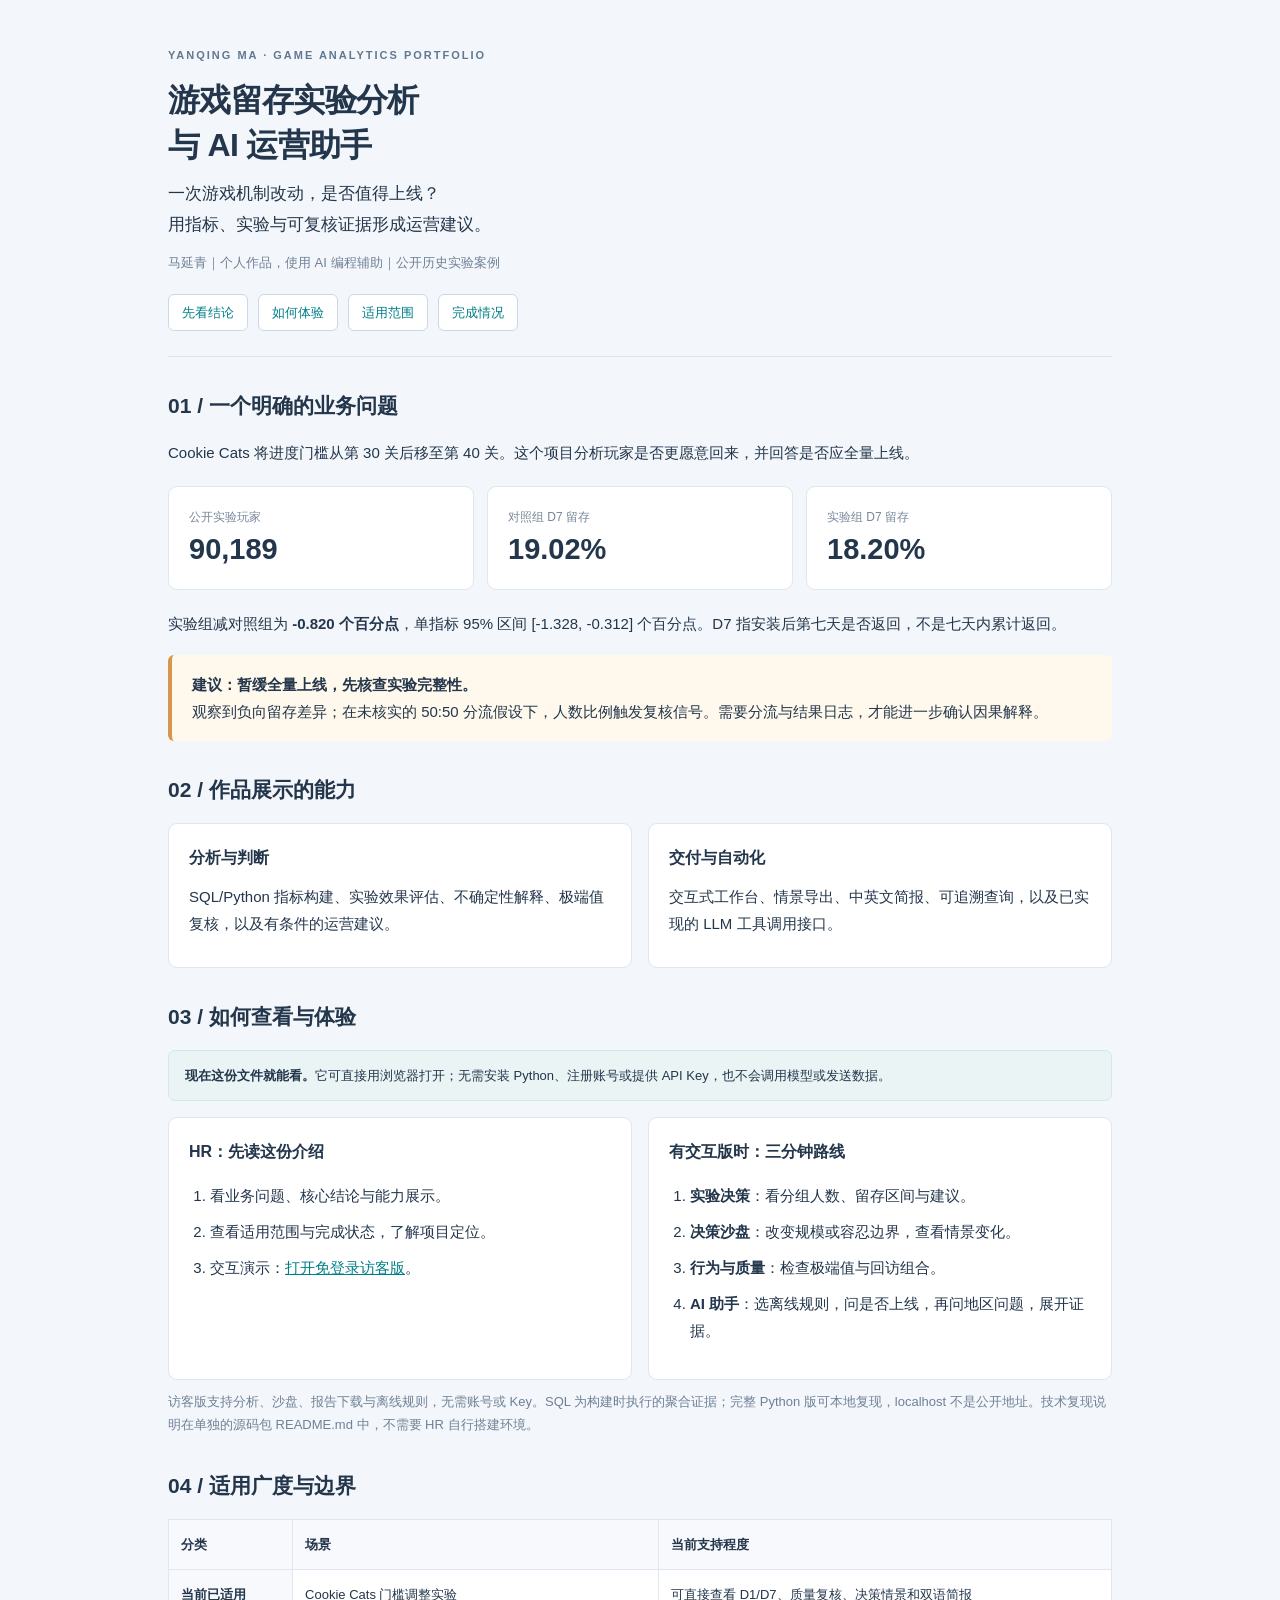
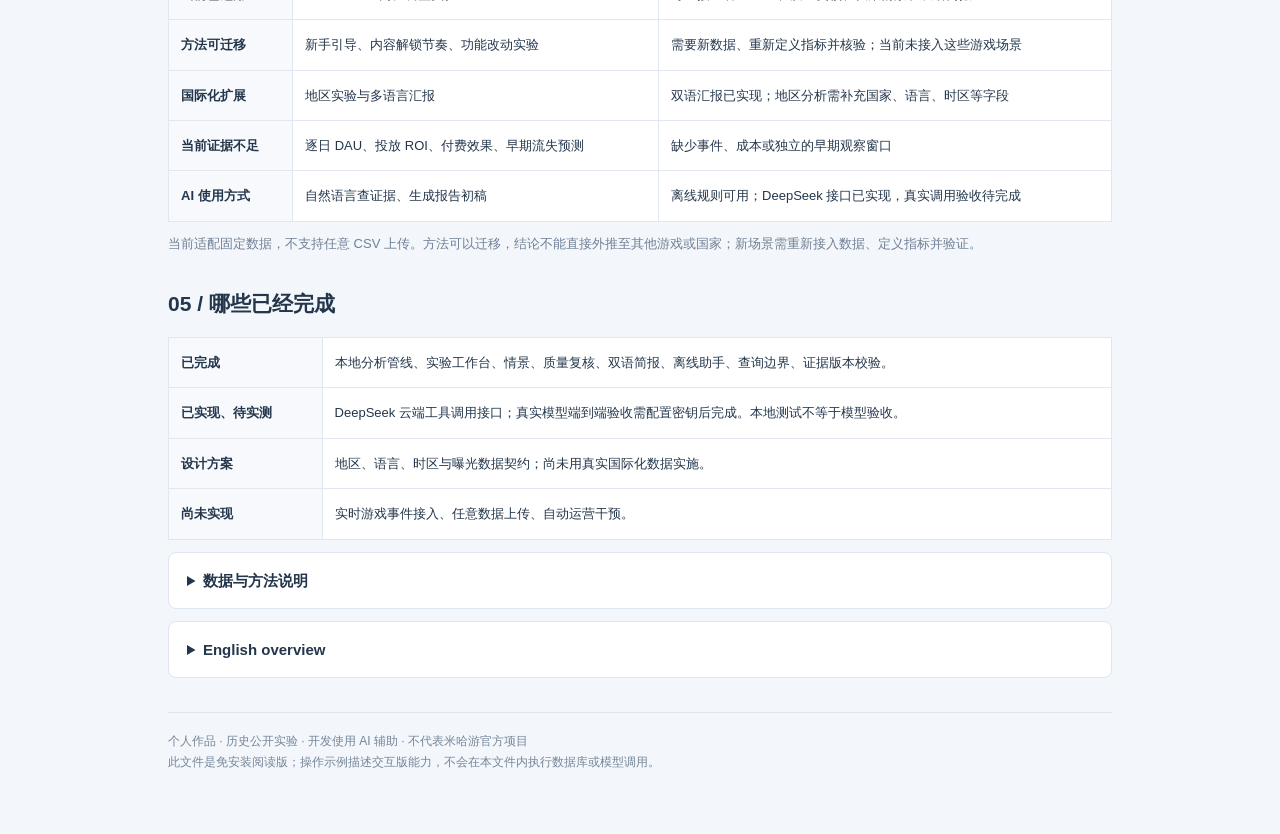
==== output/HR项目介绍.html @ 169108f2 "Add HR outputs project deliverables" ====
<!doctype html>
<html lang="zh-CN"><head><meta charset="utf-8"><meta name="viewport" content="width=device-width,initial-scale=1">
<title>马延青｜游戏留存实验分析与 AI 运营助手</title>
<style>
*{box-sizing:border-box}body{margin:0;background:#f3f6fa;color:#23364b;font:15px/1.8 "Segoe UI","Microsoft YaHei",sans-serif}
main{max-width:1000px;margin:auto;padding:46px 28px 60px}header{padding-bottom:25px;border-bottom:1px solid #dce4ee}.kicker{font-size:11px;letter-spacing:2px;color:#607890;font-weight:700}h1{font-size:32px;line-height:1.4;letter-spacing:-.7px;margin:12px 0}h2{font-size:21px;margin:30px 0 14px}h3{font-size:16px;margin:0 0 9px}p{margin:10px 0}.muted{color:#708196;font-size:13px}.lead{font-size:17px;max-width:800px}nav{display:flex;flex-wrap:wrap;gap:10px;margin-top:20px}a{color:#007f86}nav a{border:1px solid #cbd9e6;background:white;border-radius:6px;padding:6px 13px;text-decoration:none;font-size:13px}.cards{display:grid;grid-template-columns:repeat(3,1fr);gap:13px;margin:20px 0}.card,article{padding:20px;background:white;border:1px solid #dfe6ef;border-radius:9px}.value{font-size:29px;font-weight:700;line-height:1.4}.label{font-size:12px;color:#78879b}.decision{padding:16px 20px;border-left:4px solid #d6974d;background:#fff8ec;border-radius:6px;margin:18px 0}.grid{display:grid;grid-template-columns:1fr 1fr;gap:16px}ol,ul{padding-left:21px}li{margin-bottom:9px}.table-wrap{overflow:auto}table{width:100%;border-collapse:collapse;font-size:13px;background:white}th,td{padding:13px 12px;text-align:left;border:1px solid #e1e7f0;vertical-align:top}th{font-weight:650;background:#f7f9fc;min-width:100px}.note{padding:13px 16px;background:#eaf4f5;border:1px solid #d2e7e9;border-radius:7px;font-size:13px}details{background:white;border:1px solid #dfe6ef;border-radius:8px;padding:14px 18px;margin-top:12px}summary{cursor:pointer;font-weight:600}code{overflow-wrap:anywhere;font-size:11px}footer{border-top:1px solid #dce4ee;margin-top:34px;padding-top:18px;font-size:12px;color:#75869a}@media(max-width:640px){main{padding:26px 16px}h1{font-size:25px}.cards{grid-template-columns:1fr}.grid{grid-template-columns:1fr}.value{font-size:25px}}@media print{body{background:white}main{padding:0;max-width:none}nav{display:none}article,.card,details{break-inside:avoid}a{color:inherit}}
</style></head><body><main>
<header><div class="kicker">YANQING MA · GAME ANALYTICS PORTFOLIO</div><h1>游戏留存实验分析<br>与 AI 运营助手</h1>
<p class="lead">一次游戏机制改动，是否值得上线？<br>用指标、实验与可复核证据形成运营建议。</p>
<p class="muted">马延青｜个人作品，使用 AI 编程辅助｜公开历史实验案例</p>
<nav aria-label="阅读导航"><a href="#finding">先看结论</a><a href="#walkthrough">如何体验</a><a href="#scope">适用范围</a><a href="#status">完成情况</a></nav></header>
<section id="finding"><h2>01 / 一个明确的业务问题</h2><p>Cookie Cats 将进度门槛从第 30 关后移至第 40 关。这个项目分析玩家是否更愿意回来，并回答是否应全量上线。</p>
<div class="cards"><div class="card"><div class="label">公开实验玩家</div><div class="value">90,189</div></div><div class="card"><div class="label">对照组 D7 留存</div><div class="value">19.02%</div></div><div class="card"><div class="label">实验组 D7 留存</div><div class="value">18.20%</div></div></div>
<p>实验组减对照组为 <b>-0.820 个百分点</b>，单指标 95% 区间 [-1.328, -0.312] 个百分点。D7 指安装后第七天是否返回，不是七天内累计返回。</p>
<div class="decision"><b>建议：暂缓全量上线，先核查实验完整性。</b><br>观察到负向留存差异；在未核实的 50:50 分流假设下，人数比例触发复核信号。需要分流与结果日志，才能进一步确认因果解释。</div></section>
<section><h2>02 / 作品展示的能力</h2><div class="grid"><article><h3>分析与判断</h3><p>SQL/Python 指标构建、实验效果评估、不确定性解释、极端值复核，以及有条件的运营建议。</p></article><article><h3>交付与自动化</h3><p>交互式工作台、情景导出、中英文简报、可追溯查询，以及已实现的 LLM 工具调用接口。</p></article></div></section>
<section id="walkthrough"><h2>03 / 如何查看与体验</h2><div class="note"><b>现在这份文件就能看。</b>它可直接用浏览器打开；无需安装 Python、注册账号或提供 API Key，也不会调用模型或发送数据。</div>
<div class="grid" style="margin-top:16px"><article><h3>HR：先读这份介绍</h3><ol><li>看业务问题、核心结论与能力展示。</li><li>查看适用范围与完成状态，了解项目定位。</li><li>交互演示：<a href="https://jackzmyq.github.io/game-retention-copilot/">打开免登录访客版</a>。</li></ol></article><article><h3>有交互版时：三分钟路线</h3><ol><li><b>实验决策</b>：看分组人数、留存区间与建议。</li><li><b>决策沙盘</b>：改变规模或容忍边界，查看情景变化。</li><li><b>行为与质量</b>：检查极端值与回访组合。</li><li><b>AI 助手</b>：选离线规则，问是否上线，再问地区问题，展开证据。</li></ol></article></div>
<p class="muted">访客版支持分析、沙盘、报告下载与离线规则，无需账号或 Key。SQL 为构建时执行的聚合证据；完整 Python 版可本地复现，localhost 不是公开地址。技术复现说明在单独的源码包 README.md 中，不需要 HR 自行搭建环境。</p></section>
<section id="scope"><h2>04 / 适用广度与边界</h2><div class="table-wrap"><table><thead><tr><th>分类</th><th>场景</th><th>当前支持程度</th></tr></thead><tbody><tr><th>当前已适用</th><td>Cookie Cats 门槛调整实验</td><td>可直接查看 D1/D7、质量复核、决策情景和双语简报</td></tr><tr><th>方法可迁移</th><td>新手引导、内容解锁节奏、功能改动实验</td><td>需要新数据、重新定义指标并核验；当前未接入这些游戏场景</td></tr><tr><th>国际化扩展</th><td>地区实验与多语言汇报</td><td>双语汇报已实现；地区分析需补充国家、语言、时区等字段</td></tr><tr><th>当前证据不足</th><td>逐日 DAU、投放 ROI、付费效果、早期流失预测</td><td>缺少事件、成本或独立的早期观察窗口</td></tr><tr><th>AI 使用方式</th><td>自然语言查证据、生成报告初稿</td><td>离线规则可用；DeepSeek 接口已实现，真实调用验收待完成</td></tr></tbody></table></div>
<p class="muted">当前适配固定数据，不支持任意 CSV 上传。方法可以迁移，结论不能直接外推至其他游戏或国家；新场景需重新接入数据、定义指标并验证。</p></section>
<section id="status"><h2>05 / 哪些已经完成</h2><div class="table-wrap"><table><tbody>
<tr><th>已完成</th><td>本地分析管线、实验工作台、情景、质量复核、双语简报、离线助手、查询边界、证据版本校验。</td></tr>
<tr><th>已实现、待实测</th><td>DeepSeek 云端工具调用接口；真实模型端到端验收需配置密钥后完成。本地测试不等于模型验收。</td></tr>
<tr><th>设计方案</th><td>地区、语言、时区与曝光数据契约；尚未用真实国际化数据实施。</td></tr>
<tr><th>尚未实现</th><td>实时游戏事件接入、任意数据上传、自动运营干预。</td></tr>
</tbody></table></div></section>
<details><summary>数据与方法说明</summary><p>数据来自 <a href="https://assets.datacamp.com/production/project_184/datasets/cookie_cats.csv">DataCamp 公开实验 CSV</a>，不是米哈游内部数据。源材料说明随机分组，但预期分流比例、逐日时间、地区、付费与曝光日志未提供。累计局数的说明存在 7/14 天冲突，不能作为早期流失预测特征。</p><p>留存比较使用两比例检验、逐项 Newcombe 95% 区间及 D1/D7 的 Holm 校正。D7 是本作品事后选定的主指标，未声称预注册。沙盘人数是条件性规模换算，不是实测损失或预测。</p><p>来源 SHA-256：<code>5ab54d761fbddcd50de7b88e4eaf7837cba4569474f50c043a4d17ee342c46bd</code></p></details>
<details lang="en"><summary>English overview</summary><p><b>Game Retention Experiment Analytics & AI Operations Copilot.</b> This independent portfolio case uses 90,189 publicly released Cookie Cats players to evaluate a progression-gate change. Treatment D7 retention is 0.820 percentage points lower. The recommendation is conditional on an allocation-integrity audit.</p><p>Implemented: local analytics, interactive evidence, scenarios, bilingual briefs and a bounded LLM tool interface. Live-provider acceptance and public interactive hosting are pending. The app supports this fixed dataset; broader games and markets require new data and validation. This static file needs no installation or key.</p></details>
<footer>个人作品 · 历史公开实验 · 开发使用 AI 辅助 · 不代表米哈游官方项目<br>此文件是免安装阅读版；操作示例描述交互版能力，不会在本文件内执行数据库或模型调用。</footer>
</main></body></html>
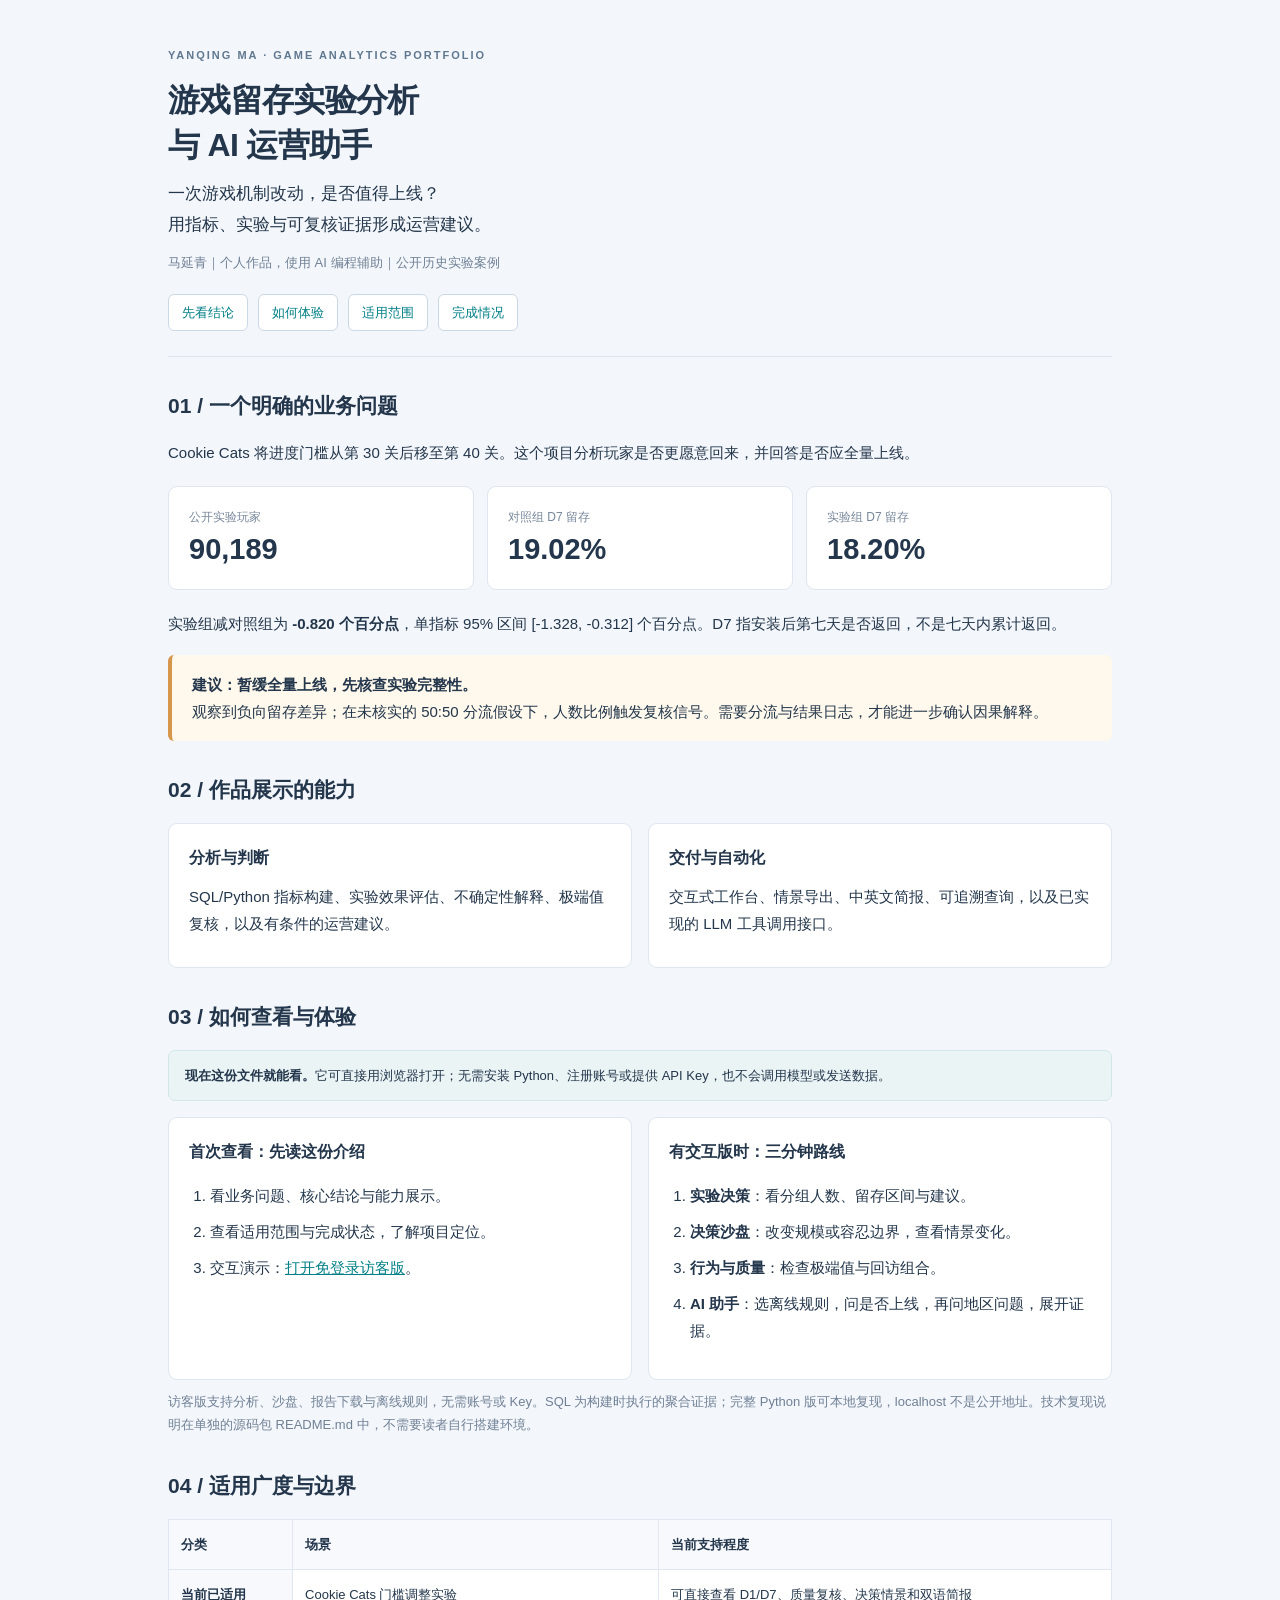
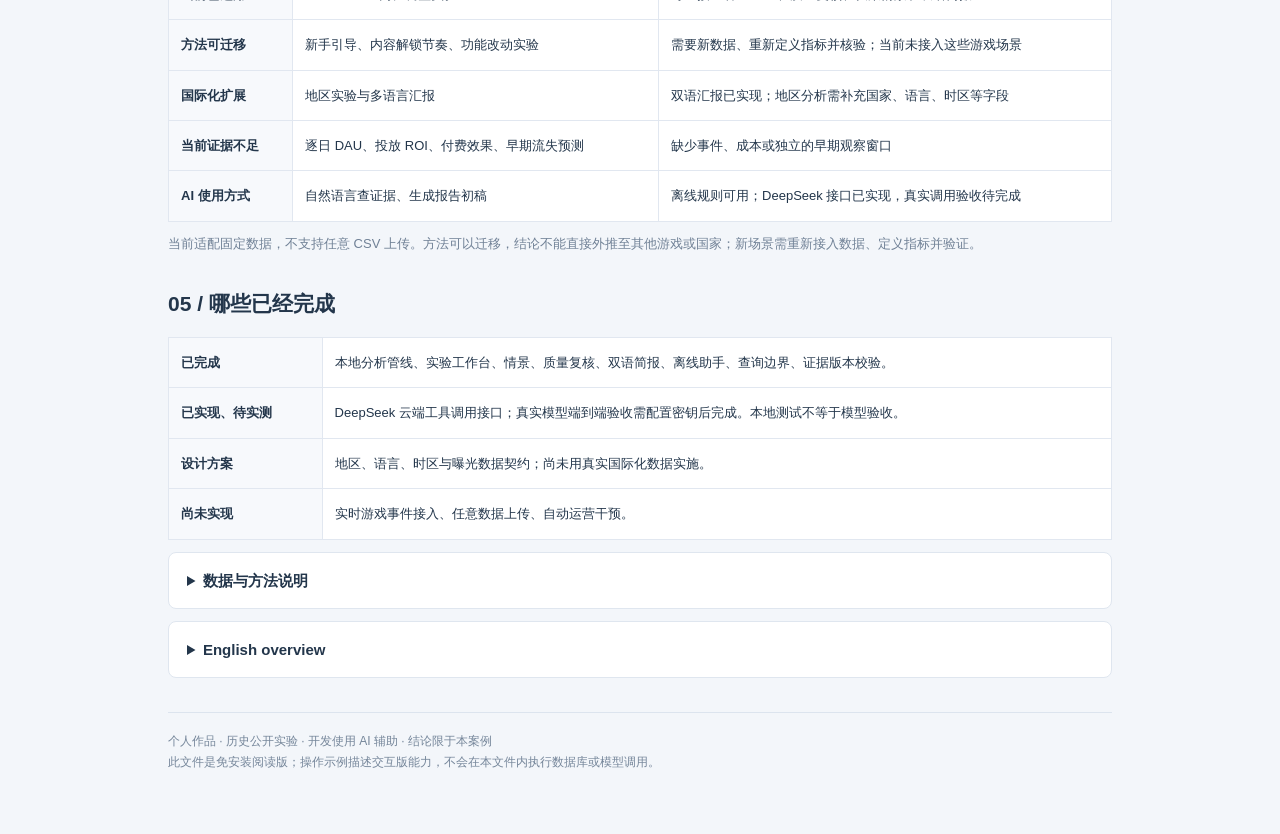
==== commit 917a4912: "Generalize output project presentation" ====
--- a/output/HR项目介绍.html
+++ b/output/HR项目介绍.html
@@ -15,8 +15,8 @@
 <div class="decision"><b>建议：暂缓全量上线，先核查实验完整性。</b><br>观察到负向留存差异；在未核实的 50:50 分流假设下，人数比例触发复核信号。需要分流与结果日志，才能进一步确认因果解释。</div></section>
 <section><h2>02 / 作品展示的能力</h2><div class="grid"><article><h3>分析与判断</h3><p>SQL/Python 指标构建、实验效果评估、不确定性解释、极端值复核，以及有条件的运营建议。</p></article><article><h3>交付与自动化</h3><p>交互式工作台、情景导出、中英文简报、可追溯查询，以及已实现的 LLM 工具调用接口。</p></article></div></section>
 <section id="walkthrough"><h2>03 / 如何查看与体验</h2><div class="note"><b>现在这份文件就能看。</b>它可直接用浏览器打开；无需安装 Python、注册账号或提供 API Key，也不会调用模型或发送数据。</div>
-<div class="grid" style="margin-top:16px"><article><h3>HR：先读这份介绍</h3><ol><li>看业务问题、核心结论与能力展示。</li><li>查看适用范围与完成状态，了解项目定位。</li><li>交互演示：<a href="https://jackzmyq.github.io/game-retention-copilot/">打开免登录访客版</a>。</li></ol></article><article><h3>有交互版时：三分钟路线</h3><ol><li><b>实验决策</b>：看分组人数、留存区间与建议。</li><li><b>决策沙盘</b>：改变规模或容忍边界，查看情景变化。</li><li><b>行为与质量</b>：检查极端值与回访组合。</li><li><b>AI 助手</b>：选离线规则，问是否上线，再问地区问题，展开证据。</li></ol></article></div>
-<p class="muted">访客版支持分析、沙盘、报告下载与离线规则，无需账号或 Key。SQL 为构建时执行的聚合证据；完整 Python 版可本地复现，localhost 不是公开地址。技术复现说明在单独的源码包 README.md 中，不需要 HR 自行搭建环境。</p></section>
+<div class="grid" style="margin-top:16px"><article><h3>首次查看：先读这份介绍</h3><ol><li>看业务问题、核心结论与能力展示。</li><li>查看适用范围与完成状态，了解项目定位。</li><li>交互演示：<a href="https://jackzmyq.github.io/game-retention-copilot/">打开免登录访客版</a>。</li></ol></article><article><h3>有交互版时：三分钟路线</h3><ol><li><b>实验决策</b>：看分组人数、留存区间与建议。</li><li><b>决策沙盘</b>：改变规模或容忍边界，查看情景变化。</li><li><b>行为与质量</b>：检查极端值与回访组合。</li><li><b>AI 助手</b>：选离线规则，问是否上线，再问地区问题，展开证据。</li></ol></article></div>
+<p class="muted">访客版支持分析、沙盘、报告下载与离线规则，无需账号或 Key。SQL 为构建时执行的聚合证据；完整 Python 版可本地复现，localhost 不是公开地址。技术复现说明在单独的源码包 README.md 中，不需要读者自行搭建环境。</p></section>
 <section id="scope"><h2>04 / 适用广度与边界</h2><div class="table-wrap"><table><thead><tr><th>分类</th><th>场景</th><th>当前支持程度</th></tr></thead><tbody><tr><th>当前已适用</th><td>Cookie Cats 门槛调整实验</td><td>可直接查看 D1/D7、质量复核、决策情景和双语简报</td></tr><tr><th>方法可迁移</th><td>新手引导、内容解锁节奏、功能改动实验</td><td>需要新数据、重新定义指标并核验；当前未接入这些游戏场景</td></tr><tr><th>国际化扩展</th><td>地区实验与多语言汇报</td><td>双语汇报已实现；地区分析需补充国家、语言、时区等字段</td></tr><tr><th>当前证据不足</th><td>逐日 DAU、投放 ROI、付费效果、早期流失预测</td><td>缺少事件、成本或独立的早期观察窗口</td></tr><tr><th>AI 使用方式</th><td>自然语言查证据、生成报告初稿</td><td>离线规则可用；DeepSeek 接口已实现，真实调用验收待完成</td></tr></tbody></table></div>
 <p class="muted">当前适配固定数据，不支持任意 CSV 上传。方法可以迁移，结论不能直接外推至其他游戏或国家；新场景需重新接入数据、定义指标并验证。</p></section>
 <section id="status"><h2>05 / 哪些已经完成</h2><div class="table-wrap"><table><tbody>
@@ -25,7 +25,7 @@
 <tr><th>设计方案</th><td>地区、语言、时区与曝光数据契约；尚未用真实国际化数据实施。</td></tr>
 <tr><th>尚未实现</th><td>实时游戏事件接入、任意数据上传、自动运营干预。</td></tr>
 </tbody></table></div></section>
-<details><summary>数据与方法说明</summary><p>数据来自 <a href="https://assets.datacamp.com/production/project_184/datasets/cookie_cats.csv">DataCamp 公开实验 CSV</a>，不是米哈游内部数据。源材料说明随机分组，但预期分流比例、逐日时间、地区、付费与曝光日志未提供。累计局数的说明存在 7/14 天冲突，不能作为早期流失预测特征。</p><p>留存比较使用两比例检验、逐项 Newcombe 95% 区间及 D1/D7 的 Holm 校正。D7 是本作品事后选定的主指标，未声称预注册。沙盘人数是条件性规模换算，不是实测损失或预测。</p><p>来源 SHA-256：<code>5ab54d761fbddcd50de7b88e4eaf7837cba4569474f50c043a4d17ee342c46bd</code></p></details>
+<details><summary>数据与方法说明</summary><p>数据来自 <a href="https://assets.datacamp.com/production/project_184/datasets/cookie_cats.csv">DataCamp 公开实验 CSV</a>，仅代表本案例的公开历史样本。源材料说明随机分组，但预期分流比例、逐日时间、地区、付费与曝光日志未提供。累计局数的说明存在 7/14 天冲突，不能作为早期流失预测特征。</p><p>留存比较使用两比例检验、逐项 Newcombe 95% 区间及 D1/D7 的 Holm 校正。D7 是本作品事后选定的主指标，未声称预注册。沙盘人数是条件性规模换算，不是实测损失或预测。</p><p>来源 SHA-256：<code>5ab54d761fbddcd50de7b88e4eaf7837cba4569474f50c043a4d17ee342c46bd</code></p></details>
 <details lang="en"><summary>English overview</summary><p><b>Game Retention Experiment Analytics & AI Operations Copilot.</b> This independent portfolio case uses 90,189 publicly released Cookie Cats players to evaluate a progression-gate change. Treatment D7 retention is 0.820 percentage points lower. The recommendation is conditional on an allocation-integrity audit.</p><p>Implemented: local analytics, interactive evidence, scenarios, bilingual briefs and a bounded LLM tool interface. Live-provider acceptance and public interactive hosting are pending. The app supports this fixed dataset; broader games and markets require new data and validation. This static file needs no installation or key.</p></details>
-<footer>个人作品 · 历史公开实验 · 开发使用 AI 辅助 · 不代表米哈游官方项目<br>此文件是免安装阅读版；操作示例描述交互版能力，不会在本文件内执行数据库或模型调用。</footer>
+<footer>个人作品 · 历史公开实验 · 开发使用 AI 辅助 · 结论限于本案例<br>此文件是免安装阅读版；操作示例描述交互版能力，不会在本文件内执行数据库或模型调用。</footer>
 </main></body></html>
